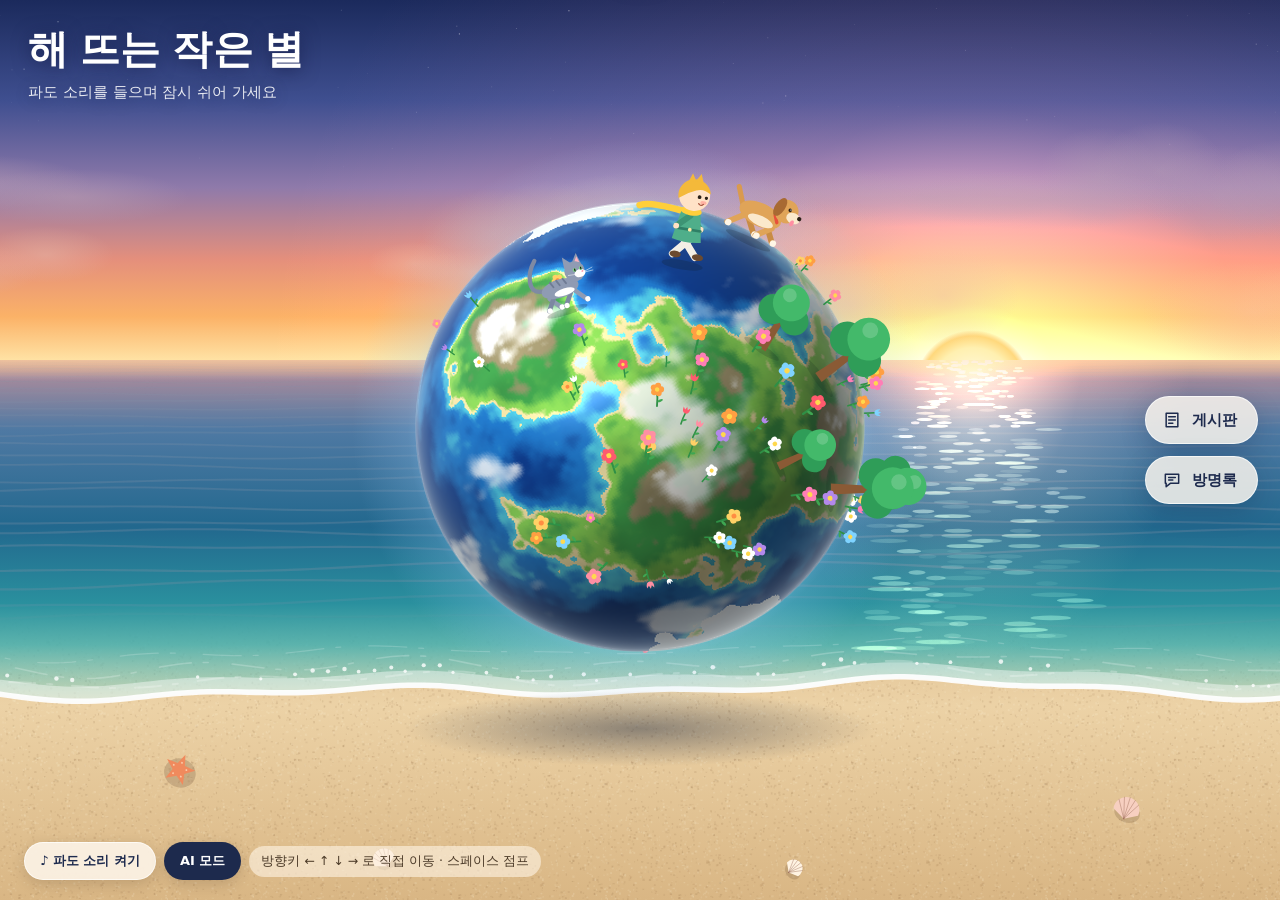
==== index.html @ 61715da1 "Initial commit: 해 뜨는 작은 별" ====
<!doctype html><html><head><meta charset=utf8><meta name=viewport content="width=device-width,initial-scale=1,viewport-fit=cover"><style>:root{color-scheme:light;box-sizing:border-box;padding-top:env(safe-area-inset-top,0px);padding-bottom:env(safe-area-inset-bottom,0px)}html{scroll-padding-top:env(safe-area-inset-top,0px)}body{margin:0;padding:0;font:14px -apple-system,BlinkMacSystemFont,sans-serif;background:#fff;color:#000}img{max-width:100%}[hidden]:not([hidden=until-found i]){display:none!important}</style></head><body>
<title>해 뜨는 작은 별</title>
<link rel="stylesheet" href="style.css">

<canvas id="scene" aria-label="일출이 보이는 바다와 모래사장, 그 위에 떠 있는 작은 지구"></canvas>

<header class="brand">
  <h1>해 뜨는 작은 별</h1>
  <p>파도 소리를 들으며 잠시 쉬어 가세요</p>
</header>

<nav class="side-menu" aria-label="주 메뉴">
  <button type="button" data-open="board">
    <svg viewBox="0 0 24 24" aria-hidden="true"><path d="M5 4h14v16H5z M8 8h8 M8 12h8 M8 16h5"/></svg>
    <span>게시판</span>
  </button>
  <button type="button" data-open="guest">
    <svg viewBox="0 0 24 24" aria-hidden="true"><path d="M4 5h16v11H10l-5 4v-4H4z M8 9h8 M8 12h5"/></svg>
    <span>방명록</span>
  </button>
</nav>

<div class="hud">
  <button type="button" id="btnSound" class="chip" aria-pressed="false">♪ 파도 소리 켜기</button>
  <button type="button" id="btnMode" class="chip" aria-pressed="true">AI 모드</button>
  <span class="hint">방향키 ← ↑ ↓ → 로 직접 이동 · 스페이스 점프</span>
</div>

<div class="dpad" aria-label="이동 버튼">
  <button type="button" data-key="ArrowUp" class="up" aria-label="위">▲</button>
  <button type="button" data-key="ArrowLeft" class="left" aria-label="왼쪽">◀</button>
  <button type="button" data-key="Jump" class="mid" aria-label="점프">●</button>
  <button type="button" data-key="ArrowRight" class="right" aria-label="오른쪽">▶</button>
  <button type="button" data-key="ArrowDown" class="down" aria-label="아래">▼</button>
</div>

<aside class="panel" id="panel" aria-hidden="true" aria-label="게시판과 방명록">
  <div class="panel-head">
    <div class="tabs" role="tablist">
      <button type="button" role="tab" data-tab="board" aria-selected="true">게시판</button>
      <button type="button" role="tab" data-tab="guest" aria-selected="false">방명록</button>
    </div>
    <button type="button" class="close" id="btnClose" aria-label="닫기">×</button>
  </div>

  <div class="panel-body">
    <p class="store-note" id="storeNote"></p>
    <section id="tab-board" role="tabpanel">
      <div id="boardList">
        <div class="toolbar">
          <span class="count" id="boardCount"></span>
          <button type="button" class="btn primary" id="btnWrite">글쓰기</button>
        </div>
        <ul class="post-list" id="postList"></ul>
      </div>

      <article id="boardDetail" hidden></article>

      <form id="boardForm" hidden autocomplete="off">
        <h2>새 글 쓰기</h2>
        <label>이름<input id="postAuthor" name="author" maxlength="20" required placeholder="이름을 적어 주세요"></label>
        <label>제목<input id="postTitle" name="title" maxlength="60" required placeholder="제목"></label>
        <label>내용<textarea id="postBody" name="body" rows="7" maxlength="3000" required placeholder="바다를 보며 떠오른 이야기를 남겨 주세요"></textarea></label>
        <div class="file-row">
          <label class="file-btn">사진 올리기<input id="postPhoto" type="file" name="photo" accept="image/*"></label>
          <span class="file-name">선택한 사진 없음</span>
        </div>
        <div class="preview" hidden><img alt="올릴 사진 미리보기"><button type="button" class="remove" aria-label="사진 빼기">×</button></div>
        <div class="form-actions">
          <button type="button" class="btn" id="btnCancel">취소</button>
          <button type="submit" class="btn primary">등록</button>
        </div>
      </form>
    </section>

    <section id="tab-guest" role="tabpanel" hidden>
      <form id="guestForm" autocomplete="off">
        <div class="guest-row">
          <input id="guestAuthor" name="author" maxlength="20" required placeholder="이름">
          <label class="file-btn small">사진<input id="guestPhoto" type="file" name="photo" accept="image/*"></label>
        </div>
        <textarea id="guestBody" name="body" rows="3" maxlength="500" required placeholder="다녀간 흔적을 남겨 주세요"></textarea>
        <div class="preview" hidden><img alt="올릴 사진 미리보기"><button type="button" class="remove" aria-label="사진 빼기">×</button></div>
        <div class="form-actions">
          <span class="count" id="guestCount"></span>
          <button type="submit" class="btn primary">남기기</button>
        </div>
      </form>
      <ul class="guest-list" id="guestList"></ul>
    </section>
  </div>
</aside>

<div class="lightbox" id="lightbox" hidden><img alt="크게 본 사진"></div>
<div class="toast" id="toast" role="status" aria-live="polite"></div>

<script src="app.js" charset="utf-8"></script>

</body></html>
---- style.css ----
:root {
  --ink: #1d2a4d;
  --ink-soft: #55607f;
  --glass: rgba(255, 249, 241, 0.82);
  --glass-line: rgba(255, 255, 255, 0.7);
  --coral: #ee7355;
  --coral-deep: #d85a3d;
  --gold: #f6b352;
  --line: rgba(29, 42, 77, 0.12);
  --sans: "Pretendard", "Noto Sans KR", "Apple SD Gothic Neo", "Malgun Gothic", system-ui, sans-serif;
  --serif: "Gowun Batang", "Nanum Myeongjo", "AppleMyungjo", "Batang", serif;
}

* { box-sizing: border-box; }

html, body {
  margin: 0;
  height: 100%;
  overflow: hidden;
  background: #1b2a5c;
  color: var(--ink);
  font-family: var(--sans);
  -webkit-tap-highlight-color: transparent;
}

button, input, textarea { font: inherit; color: inherit; }
button { cursor: pointer; }

#scene {
  position: fixed;
  inset: 0;
  width: 100%;
  height: 100%;
  display: block;
  touch-action: none;
}

/* ---------- 타이틀 ---------- */
.brand {
  position: fixed;
  top: max(22px, env(safe-area-inset-top));
  left: 28px;
  color: #fff;
  text-shadow: 0 2px 18px rgba(15, 20, 60, 0.55);
  pointer-events: none;
  transition: opacity 0.4s;
}
.brand h1 {
  margin: 0;
  font-family: var(--serif);
  font-weight: 700;
  font-size: clamp(24px, 3.2vw, 40px);
  letter-spacing: 0.02em;
}
.brand p {
  margin: 6px 0 0;
  font-size: clamp(12px, 1.2vw, 15px);
  opacity: 0.88;
}

/* ---------- 옆 메뉴 ---------- */
.side-menu {
  position: fixed;
  right: 22px;
  top: 50%;
  transform: translateY(-50%);
  display: flex;
  flex-direction: column;
  gap: 12px;
  transition: opacity 0.35s, transform 0.45s;
}
.side-menu button {
  display: flex;
  align-items: center;
  gap: 10px;
  padding: 13px 20px 13px 16px;
  border: 1px solid var(--glass-line);
  border-radius: 999px;
  background: var(--glass);
  backdrop-filter: blur(12px);
  -webkit-backdrop-filter: blur(12px);
  box-shadow: 0 8px 26px rgba(20, 30, 70, 0.22);
  font-weight: 700;
  font-size: 15px;
  transition: transform 0.2s, background 0.2s, color 0.2s;
}
.side-menu svg {
  width: 20px; height: 20px;
  fill: none; stroke: currentColor; stroke-width: 1.8;
  stroke-linecap: round; stroke-linejoin: round;
}
.side-menu button:hover { transform: translateX(-5px); background: #fff; color: var(--coral-deep); }
body.panel-open .side-menu { opacity: 0; pointer-events: none; transform: translate(30px, -50%); }

/* ---------- 하단 조작 ---------- */
.hud {
  position: fixed;
  left: 24px;
  bottom: max(20px, env(safe-area-inset-bottom));
  display: flex;
  flex-wrap: wrap;
  align-items: center;
  gap: 8px;
  max-width: calc(100vw - 48px);
}
.chip {
  padding: 9px 15px;
  border: 1px solid var(--glass-line);
  border-radius: 999px;
  background: var(--glass);
  backdrop-filter: blur(10px);
  -webkit-backdrop-filter: blur(10px);
  font-size: 13px;
  font-weight: 700;
  box-shadow: 0 4px 14px rgba(60, 40, 20, 0.18);
  transition: background 0.2s, color 0.2s;
}
.chip[aria-pressed="true"] { background: var(--ink); color: #fff; border-color: transparent; }
.hint {
  font-size: 12.5px;
  color: #4b3a28;
  background: rgba(255, 246, 230, 0.6);
  padding: 7px 12px;
  border-radius: 999px;
}

.dpad {
  position: fixed;
  right: 20px;
  bottom: max(20px, env(safe-area-inset-bottom));
  display: none;
  grid-template: repeat(3, 46px) / repeat(3, 46px);
  gap: 4px;
  user-select: none;
  -webkit-user-select: none;
}
.dpad button {
  border: 1px solid var(--glass-line);
  border-radius: 14px;
  background: var(--glass);
  font-size: 15px;
  touch-action: none;
}
.dpad button:active { background: var(--ink); color: #fff; }
.dpad .up { grid-area: 1 / 2; } .dpad .left { grid-area: 2 / 1; } .dpad .mid { grid-area: 2 / 2; }
.dpad .right { grid-area: 2 / 3; } .dpad .down { grid-area: 3 / 2; }
@media (hover: none), (pointer: coarse) {
  .dpad { display: grid; }
  .hint { display: none; }
}

/* ---------- 패널 ---------- */
.panel {
  position: fixed;
  top: 22px; right: 22px; bottom: 22px;
  width: min(540px, 46vw);
  display: flex;
  flex-direction: column;
  border: 1px solid var(--glass-line);
  border-radius: 26px;
  background: var(--glass);
  backdrop-filter: blur(22px) saturate(1.2);
  -webkit-backdrop-filter: blur(22px) saturate(1.2);
  box-shadow: 0 24px 70px rgba(15, 25, 70, 0.35);
  transform: translateX(calc(100% + 50px));
  visibility: hidden;
  transition: transform 0.65s cubic-bezier(0.22, 1, 0.36, 1), visibility 0s 0.65s;
  z-index: 5;
}
body.panel-open .panel {
  transform: none;
  visibility: visible;
  transition: transform 0.65s cubic-bezier(0.22, 1, 0.36, 1);
}
.panel-head {
  display: flex;
  align-items: center;
  justify-content: space-between;
  padding: 16px 16px 0 20px;
}
.tabs {
  display: flex;
  gap: 4px;
  padding: 4px;
  border-radius: 999px;
  background: rgba(29, 42, 77, 0.08);
}
.tabs button {
  border: 0;
  background: none;
  padding: 9px 22px;
  border-radius: 999px;
  font-weight: 700;
  font-size: 15px;
  color: var(--ink-soft);
  transition: background 0.25s, color 0.25s;
}
.tabs button[aria-selected="true"] {
  background: #fff;
  color: var(--coral-deep);
  box-shadow: 0 2px 10px rgba(29, 42, 77, 0.14);
}
.close {
  width: 40px; height: 40px;
  border: 0;
  border-radius: 50%;
  background: rgba(29, 42, 77, 0.08);
  font-size: 24px;
  line-height: 1;
}
.close:hover { background: var(--ink); color: #fff; }

.panel-body {
  flex: 1;
  overflow-y: auto;
  padding: 18px 20px 22px;
  overscroll-behavior: contain;
}
.panel-body::-webkit-scrollbar { width: 8px; }
.panel-body::-webkit-scrollbar-thumb { background: rgba(29, 42, 77, 0.2); border-radius: 8px; }

.store-note {
  margin: 0 0 14px;
  padding: 9px 14px;
  border-radius: 12px;
  background: rgba(29, 42, 77, 0.07);
  font-size: 12.5px;
  color: var(--ink-soft);
}
.btn:disabled { opacity: 0.55; cursor: default; }

.toolbar, .form-actions {
  display: flex;
  align-items: center;
  justify-content: space-between;
  gap: 10px;
}
.toolbar { margin-bottom: 12px; }
.count { font-size: 13px; color: var(--ink-soft); }

.btn {
  padding: 10px 20px;
  border: 1px solid var(--line);
  border-radius: 999px;
  background: #fff;
  font-weight: 700;
  font-size: 14px;
  transition: transform 0.15s, background 0.2s;
}
.btn:hover { transform: translateY(-1px); }
.btn.primary { background: var(--coral); border-color: transparent; color: #fff; }
.btn.primary:hover { background: var(--coral-deep); }
.btn.danger { color: #c0392b; }

/* 게시판 목록 */
.post-list, .guest-list { list-style: none; margin: 0; padding: 0; }
.post-list li {
  display: flex;
  align-items: center;
  gap: 12px;
  padding: 14px 14px;
  margin-bottom: 8px;
  border-radius: 16px;
  background: rgba(255, 255, 255, 0.72);
  border: 1px solid rgba(255, 255, 255, 0.9);
  cursor: pointer;
  transition: transform 0.15s, box-shadow 0.2s;
}
.post-list li:hover { transform: translateY(-2px); box-shadow: 0 8px 20px rgba(29, 42, 77, 0.12); }
.post-list .thumb {
  flex: none;
  width: 52px; height: 52px;
  border-radius: 12px;
  object-fit: cover;
  background: linear-gradient(135deg, #ffd9a8, #f6a58a);
}
.post-list .thumb.empty { display: grid; place-items: center; color: #fff; font-family: var(--serif); font-size: 20px; }
.post-list .info { min-width: 0; flex: 1; }
.post-list .title {
  font-weight: 700;
  font-size: 15.5px;
  white-space: nowrap; overflow: hidden; text-overflow: ellipsis;
}
.post-list .meta, .detail .meta { margin-top: 4px; font-size: 12.5px; color: var(--ink-soft); }
.empty-note {
  padding: 40px 10px;
  text-align: center;
  color: var(--ink-soft);
  font-size: 14px;
  cursor: default !important;
  background: none !important;
  border: 1px dashed var(--line) !important;
}

/* 게시글 보기 */
.detail h2 { margin: 4px 0 0; font-family: var(--serif); font-size: 22px; line-height: 1.4; overflow-wrap: anywhere; }
.detail .photo {
  display: block;
  width: 100%;
  margin: 16px 0 0;
  border-radius: 16px;
  cursor: zoom-in;
}
.detail .body {
  margin: 16px 0 22px;
  font-size: 15px;
  line-height: 1.8;
  white-space: pre-wrap;
  overflow-wrap: anywhere;
}

/* 폼 */
form h2 { margin: 0 0 14px; font-family: var(--serif); font-size: 20px; }
form label { display: block; margin-bottom: 12px; font-size: 13px; font-weight: 700; color: var(--ink-soft); }
input:not([type="file"]), textarea {
  display: block;
  width: 100%;
  margin-top: 6px;
  padding: 12px 14px;
  border: 1px solid var(--line);
  border-radius: 14px;
  background: rgba(255, 255, 255, 0.85);
  font-size: 15px;
  font-weight: 400;
  color: var(--ink);
  outline: none;
  transition: border-color 0.2s, box-shadow 0.2s;
}
textarea { resize: vertical; line-height: 1.6; }
input:focus, textarea:focus { border-color: var(--coral); box-shadow: 0 0 0 3px rgba(238, 115, 85, 0.18); }
button:focus-visible, .file-btn:focus-within { outline: 3px solid rgba(238, 115, 85, 0.55); outline-offset: 2px; }

.file-row { display: flex; align-items: center; gap: 12px; margin-bottom: 12px; }
.file-btn {
  display: inline-block !important;
  margin: 0 !important;
  padding: 9px 16px;
  border: 1px dashed rgba(29, 42, 77, 0.35);
  border-radius: 999px;
  background: rgba(255, 255, 255, 0.7);
  color: var(--ink) !important;
  font-size: 13.5px !important;
  cursor: pointer;
  white-space: nowrap;
}
.file-btn:hover { border-color: var(--coral); color: var(--coral-deep) !important; }
.file-btn input { position: absolute; width: 1px; height: 1px; opacity: 0; pointer-events: none; }
.file-name { font-size: 13px; color: var(--ink-soft); overflow: hidden; text-overflow: ellipsis; white-space: nowrap; }

.preview { position: relative; margin-bottom: 12px; width: fit-content; }
.preview img { display: block; max-width: 100%; max-height: 180px; border-radius: 14px; }
.preview .remove {
  position: absolute; top: 6px; right: 6px;
  width: 28px; height: 28px;
  border: 0; border-radius: 50%;
  background: rgba(20, 25, 50, 0.7); color: #fff;
  font-size: 18px; line-height: 1;
}

/* 방명록 */
#guestForm {
  padding: 14px;
  margin-bottom: 16px;
  border-radius: 18px;
  background: rgba(255, 255, 255, 0.55);
  border: 1px solid rgba(255, 255, 255, 0.9);
}
.guest-row { display: flex; gap: 8px; align-items: center; margin-bottom: 8px; }
.guest-row input { margin-top: 0 !important; }
#guestForm textarea { margin: 0 0 10px; }
.guest-list li {
  display: flex;
  gap: 12px;
  padding: 14px;
  margin-bottom: 10px;
  border-radius: 18px;
  background: rgba(255, 255, 255, 0.72);
  border: 1px solid rgba(255, 255, 255, 0.9);
}
.avatar {
  flex: none;
  width: 40px; height: 40px;
  border-radius: 50%;
  display: grid; place-items: center;
  color: #fff; font-weight: 700;
}
.guest-list .content { flex: 1; min-width: 0; }
.guest-list .who { display: flex; align-items: baseline; gap: 8px; }
.guest-list .who b { font-size: 14.5px; }
.guest-list .who time { font-size: 12px; color: var(--ink-soft); }
.guest-list .who button {
  margin-left: auto; border: 0; background: none;
  font-size: 12px; color: var(--ink-soft); padding: 2px 4px;
}
.guest-list .who button:hover { color: #c0392b; }
.guest-list p { margin: 6px 0 0; font-size: 14.5px; line-height: 1.65; white-space: pre-wrap; overflow-wrap: anywhere; }
.guest-list img { display: block; margin-top: 10px; max-width: 100%; max-height: 220px; border-radius: 14px; cursor: zoom-in; }

/* 사진 크게 보기 · 알림 */
.lightbox {
  position: fixed; inset: 0; z-index: 20;
  display: grid; place-items: center;
  padding: 24px;
  background: rgba(10, 15, 40, 0.82);
  cursor: zoom-out;
}
.lightbox[hidden] { display: none; }
.lightbox img { max-width: 100%; max-height: 100%; border-radius: 12px; }

.toast {
  position: fixed; left: 50%; top: 24px; z-index: 30;
  transform: translate(-50%, -80px);
  padding: 11px 20px;
  border-radius: 999px;
  background: var(--ink); color: #fff;
  font-size: 14px;
  box-shadow: 0 10px 30px rgba(0, 0, 0, 0.3);
  transition: transform 0.4s cubic-bezier(0.22, 1, 0.36, 1);
  pointer-events: none;
  max-width: calc(100vw - 32px);
}
.toast.show { transform: translate(-50%, 0); }

[hidden] { display: none !important; }

/* ---------- 좁은 화면 ---------- */
@media (max-width: 759px) {
  .brand { left: 18px; }
  .brand p { display: none; }
  body.panel-open .brand { opacity: 0; }

  .side-menu {
    top: max(18px, env(safe-area-inset-top));
    right: 14px;
    transform: none;
    flex-direction: row;
    gap: 8px;
  }
  .side-menu button { padding: 10px 14px 10px 12px; font-size: 13.5px; gap: 6px; }
  .side-menu svg { width: 17px; height: 17px; }
  .side-menu button:hover { transform: none; }
  body.panel-open .side-menu { transform: translateY(-30px); }

  .hud { left: 14px; }

  .panel {
    top: auto; left: 0; right: 0; bottom: 0;
    width: auto;
    height: 62vh;
    height: 62dvh;
    border-radius: 26px 26px 0 0;
    transform: translateY(105%);
  }
  .tabs button { padding: 9px 18px; }
}

@media (max-width: 420px) {
  .brand h1 { font-size: 20px; }
  .side-menu button span { display: none; }
  .side-menu button { padding: 11px; }
}
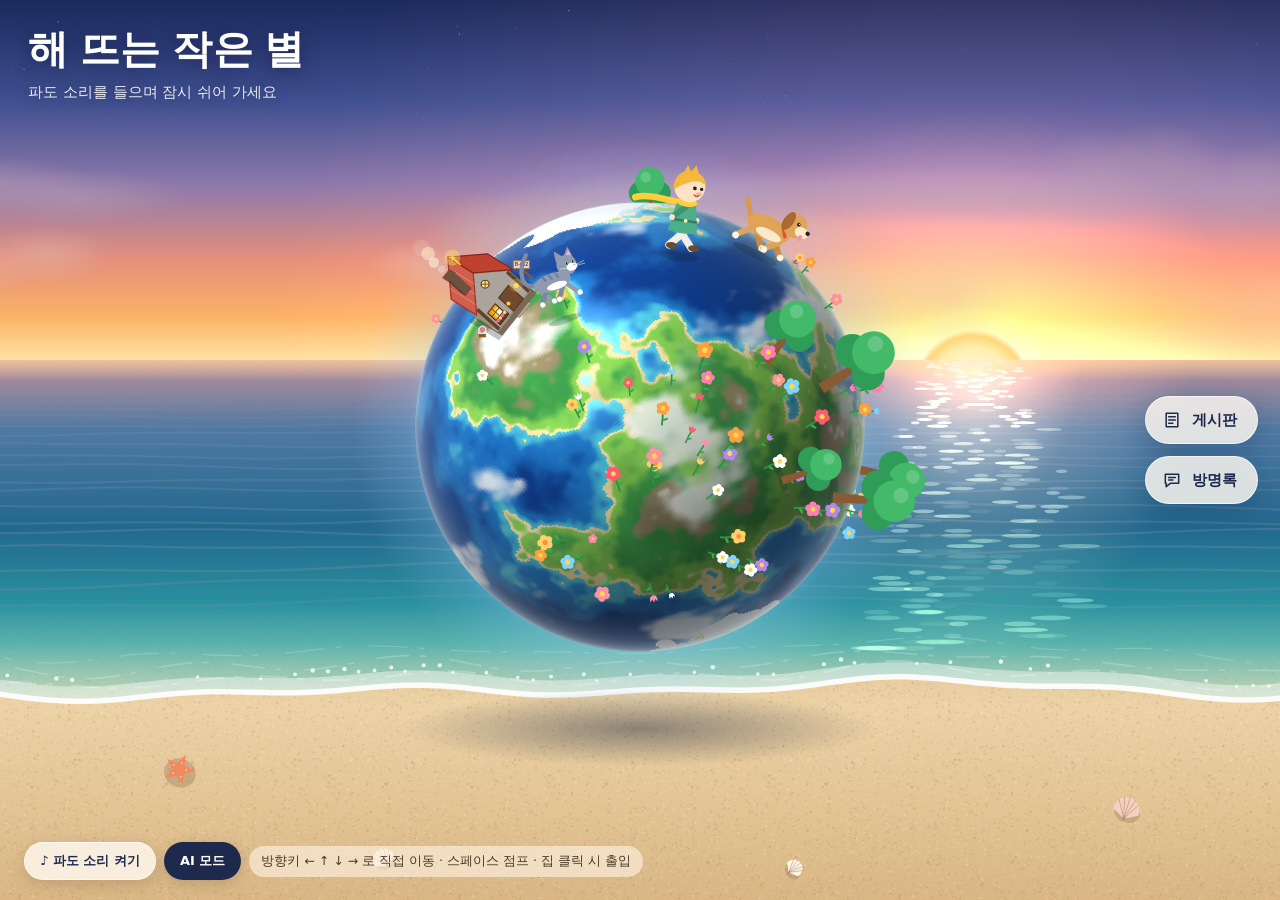
==== commit ee9679f4: "어린왕자의 집 3D 입체화 및 출입 애니메이션 구현, 강아지·고양이 충돌 떨림 수정" ====
--- a/index.html
+++ b/index.html
@@ -23,7 +23,7 @@
 <div class="hud">
   <button type="button" id="btnSound" class="chip" aria-pressed="false">♪ 파도 소리 켜기</button>
   <button type="button" id="btnMode" class="chip" aria-pressed="true">AI 모드</button>
-  <span class="hint">방향키 ← ↑ ↓ → 로 직접 이동 · 스페이스 점프</span>
+  <span class="hint">방향키 ← ↑ ↓ → 로 직접 이동 · 스페이스 점프 · 집 클릭 시 출입</span>
 </div>
 
 <div class="dpad" aria-label="이동 버튼">
